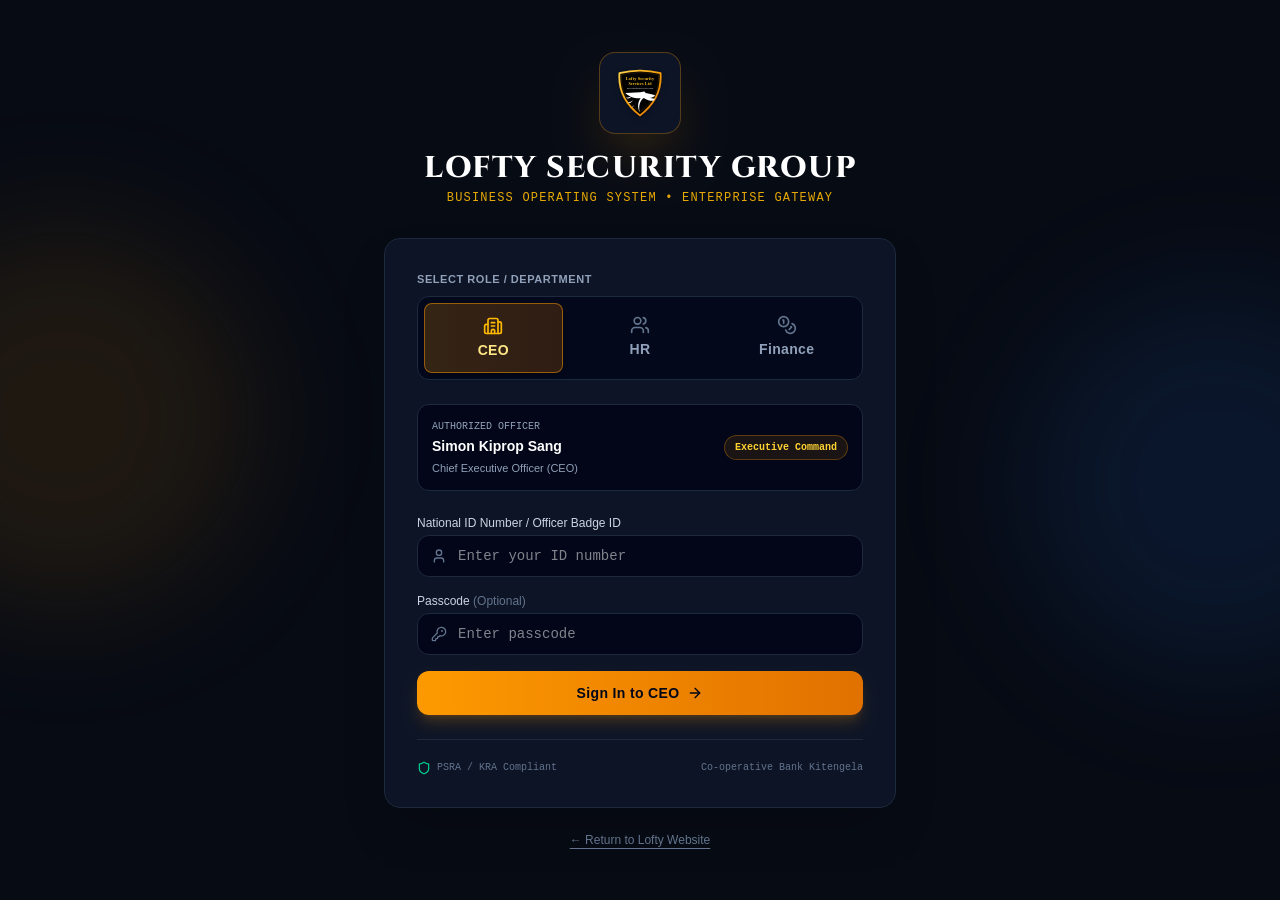
==== system/index.html @ 504a0616 "first commit" ====
<!doctype html>
<html lang="en">
  <head>
    <meta charset="UTF-8" />
    <meta name="viewport" content="width=device-width, initial-scale=1.0, maximum-scale=1.0, user-scalable=no" />
    <title>Lofty Security Group | Business Operating System</title>
    <meta name="description" content="Internal business operating system for Lofty Security Group — security guarding, patrol/response, VIP protection, investigations, risk consultancy, reports, and client operations." />
    <meta property="og:title" content="Lofty Security Group | Business Operating System" />
    <meta property="og:description" content="Internal business operating system for Lofty Security Group — security guarding, patrol/response, VIP protection, investigations, risk consultancy, reports, and client operations." />
    <meta property="og:type" content="website" />
    <meta name="twitter:card" content="summary_large_image" />
    <meta name="theme-color" content="#0A0F1D" />
    <meta name="mobile-web-app-capable" content="yes" />
    <meta name="apple-mobile-web-app-capable" content="yes" />
    <meta name="apple-mobile-web-app-status-bar-style" content="black-translucent" />
    <meta name="apple-mobile-web-app-title" content="Lofty Security Group" />
    <link rel="icon" type="image/png" href="lofty-logo.png" />
    <link rel="apple-touch-icon" href="lofty-logo.png" />
    <link rel="preconnect" href="https://fonts.googleapis.com">
    <link rel="preconnect" href="https://fonts.gstatic.com" crossorigin>
    <link href="https://fonts.googleapis.com/css2?family=Plus+Jakarta+Sans:wght@400;500;600;700;800&family=Cinzel:wght@600;700;800&family=JetBrains+Mono:wght@400;500;600&display=swap" rel="stylesheet">
    <script type="module" crossorigin src="./assets/index-CMbveoGq.js"></script>
    <link rel="stylesheet" crossorigin href="./assets/index-jXHToFt2.css">
  <link rel="manifest" href="./manifest.webmanifest"><script id="vite-plugin-pwa:register-sw" src="./registerSW.js"></script></head>
  <body class="bg-[#0A0F1D] text-slate-100 antialiased selection:bg-amber-500/30 selection:text-amber-200">
    <div id="root"></div>
  </body>
</html>
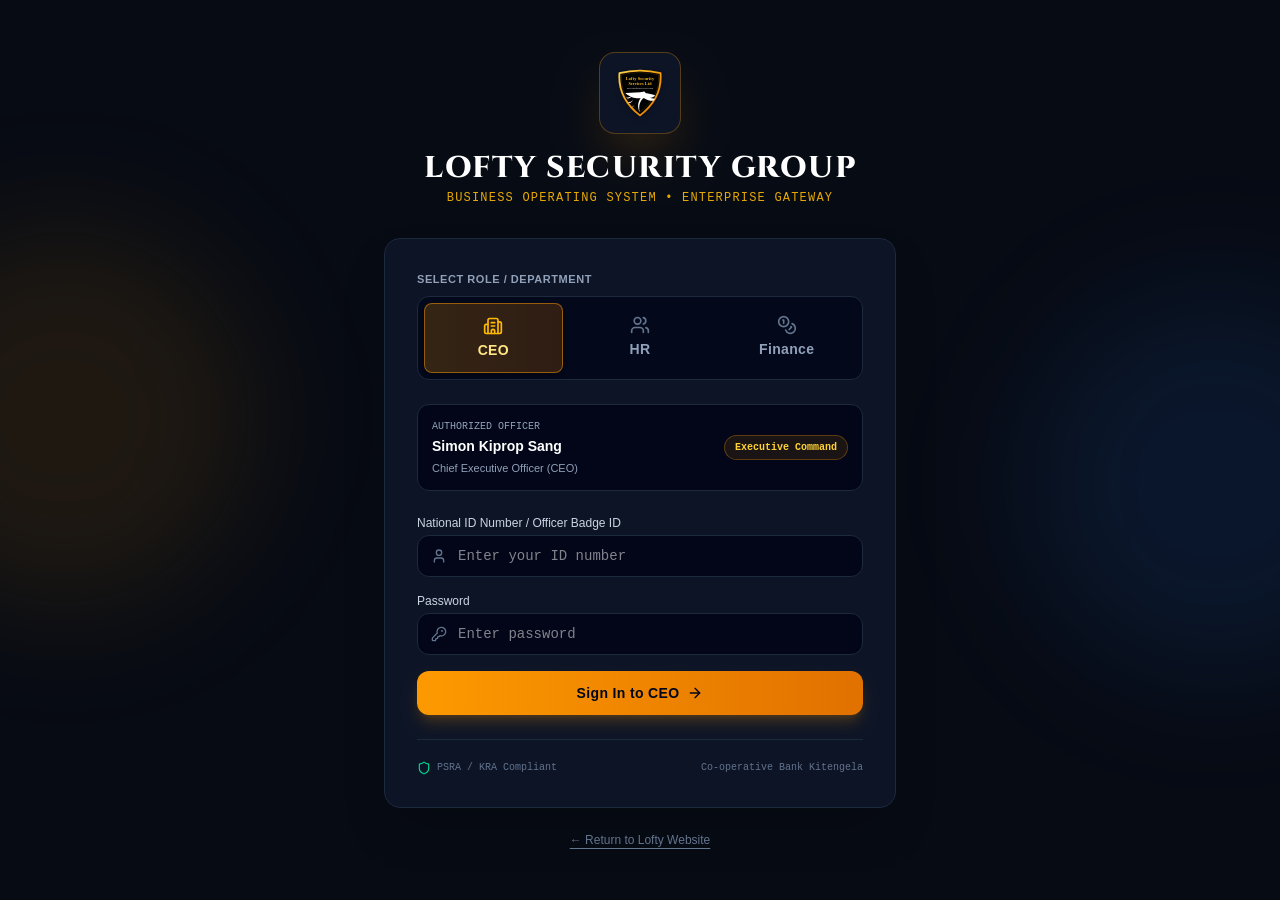
==== commit 6ffc946f: "update" ====
--- a/system/index.html
+++ b/system/index.html
@@ -19,7 +19,7 @@
     <link rel="preconnect" href="https://fonts.googleapis.com">
     <link rel="preconnect" href="https://fonts.gstatic.com" crossorigin>
     <link href="https://fonts.googleapis.com/css2?family=Plus+Jakarta+Sans:wght@400;500;600;700;800&family=Cinzel:wght@600;700;800&family=JetBrains+Mono:wght@400;500;600&display=swap" rel="stylesheet">
-    <script type="module" crossorigin src="./assets/index-CMbveoGq.js"></script>
+    <script type="module" crossorigin src="./assets/index-O1iRKOXi.js"></script>
     <link rel="stylesheet" crossorigin href="./assets/index-jXHToFt2.css">
   <link rel="manifest" href="./manifest.webmanifest"><script id="vite-plugin-pwa:register-sw" src="./registerSW.js"></script></head>
   <body class="bg-[#0A0F1D] text-slate-100 antialiased selection:bg-amber-500/30 selection:text-amber-200">
